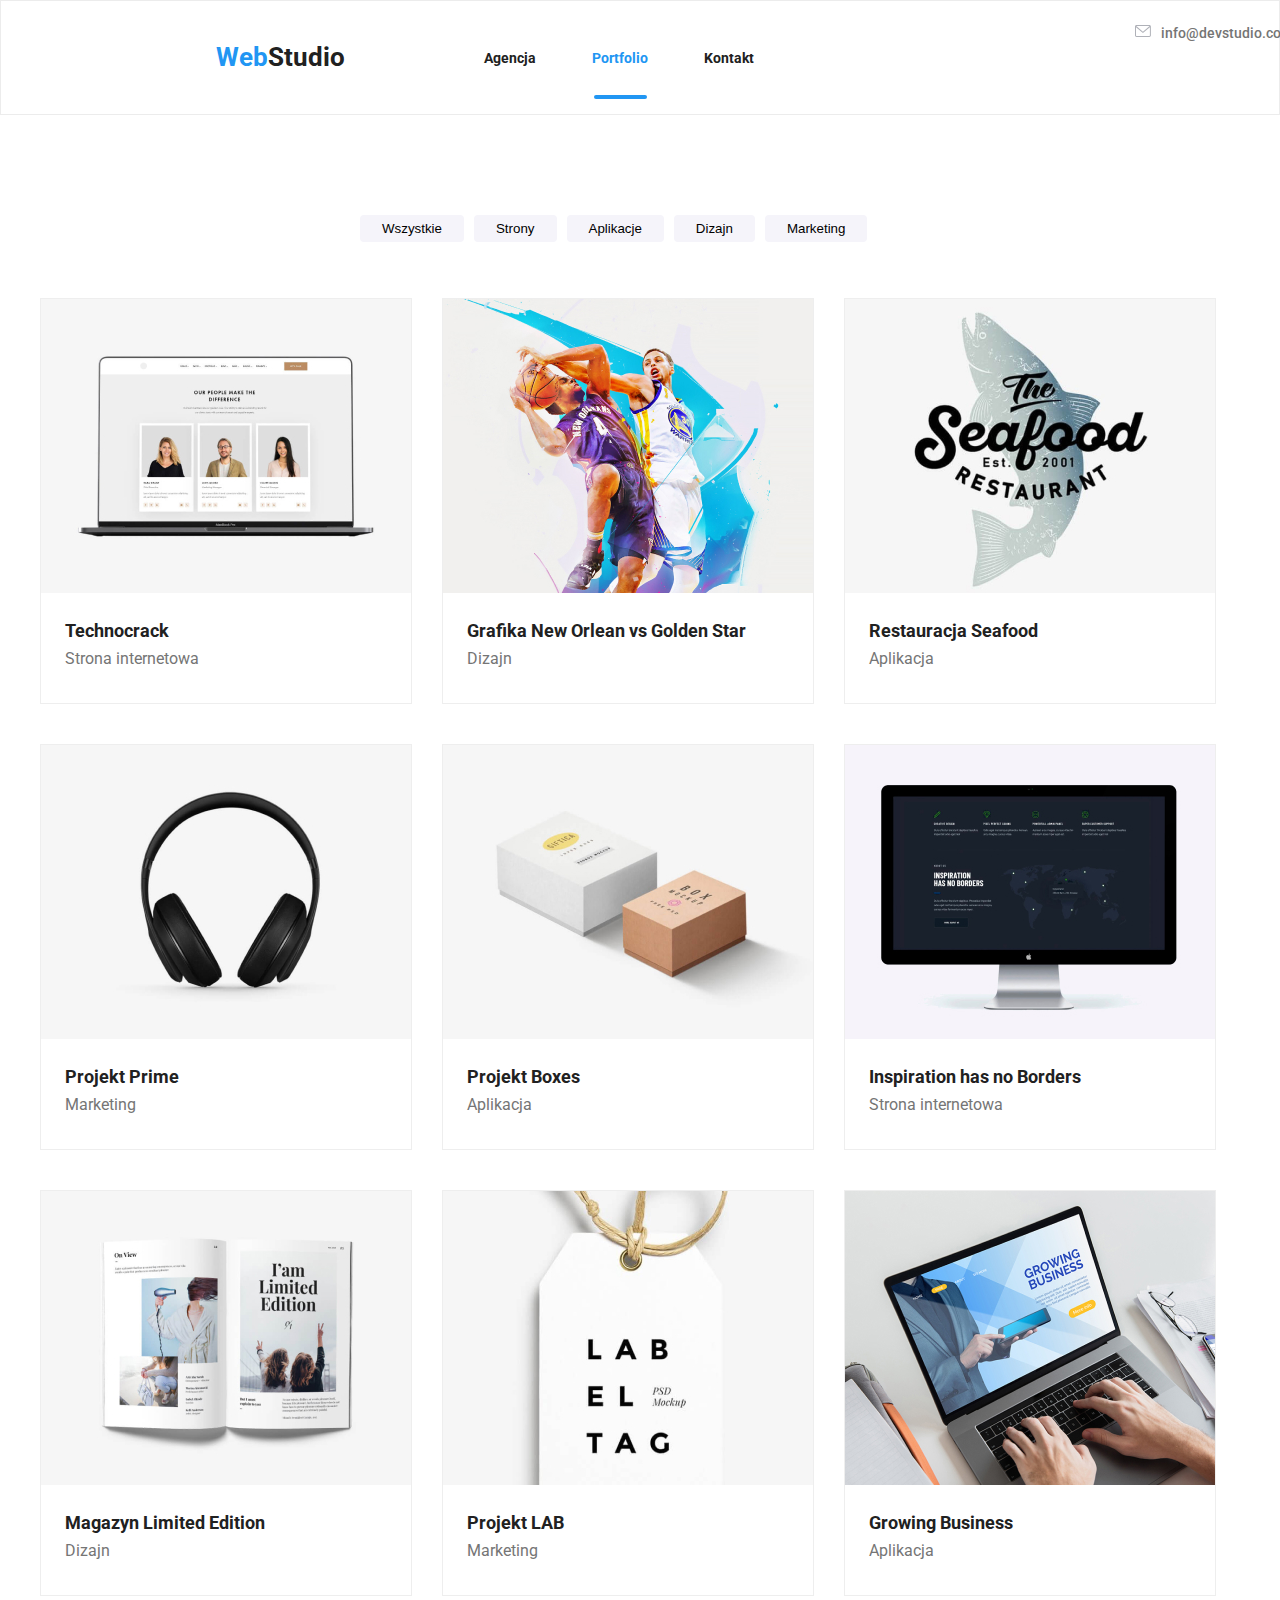
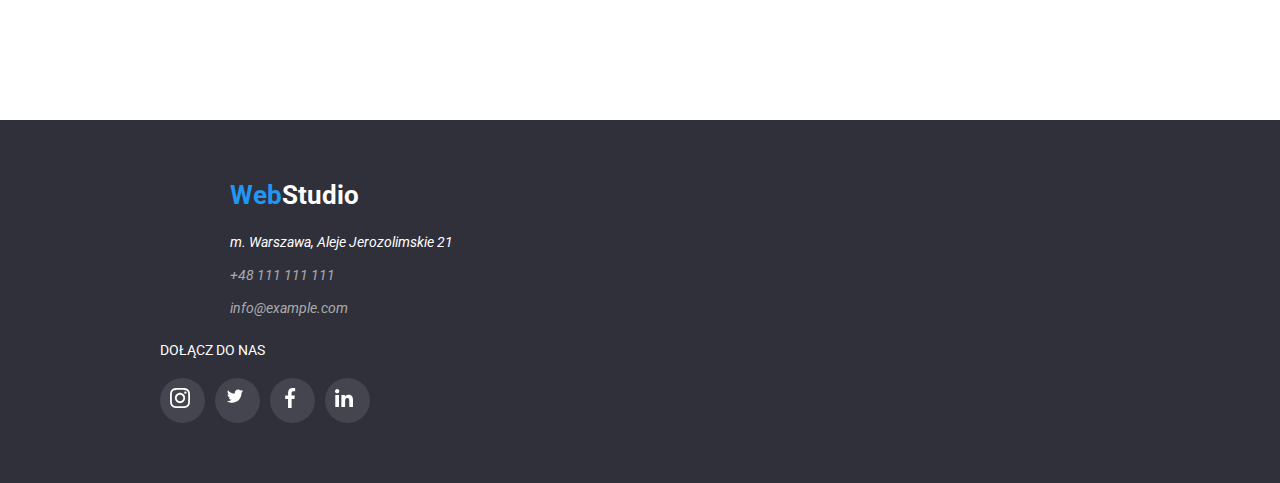
==== portfolio.html @ 6717cc83 "add" ====
<!DOCTYPE html>
<html lang="en">
  <head>
    <meta charset="UTF-8" />
    <meta http-equiv="X-UA-Compatible" content="IE=edge" />
    <meta name="viewport" content="width=device-width, initial-scale=1.0" />
    <title>Zajęcia2</title>

    <link rel="preconnect" href="https://fonts.googleapis.com" />
    <link rel="preconnect" href="https://fonts.gstatic.com" crossorigin />
    <link
      href="https://fonts.googleapis.com/css2?family=Raleway:wght@700&family=Roboto:wght@400;500;700;900&display=swap"
      rel="stylesheet"
    />
    <link rel="stylesheet" href="./css/styles.css" />
  </head>
  <body>
    <header class="border">
      <div class="header-container">
        <a href="index.html"class="header-logo"
          ><span class="color-blue">Web</span>Studio</a
        >
        <nav>
          <ul class="navigation-list">
            <li >
              <a href="index.html" class="navigation-link">Agencja</a>
            </li>
            <li class="underline" >
              <a href="./portfolio.html"  class="navigation-link"
                ><span class="color-blue">Portfolio </span></a
              >
            </li>
            <li >
              <a href="index.html" class="navigation-link">Kontakt</a>
            </li>
          </ul>
        </nav>
        <ul class="contact">
          <li class="contact-list">
            <a href="info@devstudio.com" class="contact-link"
              >
            <svg  class="icon-svg" width="16" height="12">
              <use href="./images/icons.svg#icon-envelope"></use>
            </svg>
            info@devstudio.com</a
            >
          </li>
          <li class="contact-list">
            <a href="tel:+48111111111" class="contact-link">
            <svg  class="icon-svg" width="10" height="16">
              <use href="./images/icons.svg#icon-smartphone"></use>
            </svg>
            +48 111 111 111</a>
          </li>
        </ul>
      </div>
    </header>
    <main>
      <div class="container">
        <ul class="button-position">
          <li class="list-position">
            <button type="button" class="button-two">Wszystkie</button>
          </li>
          <li class="list-position">
            <button type="button" class="button-two">Strony</button>
          </li>
          <li class="list-position">
            <button type="button" class="button-two">Aplikacje</button>
          </li>
          <li class="list-position">
            <button type="button" class="button-two">Dizajn</button>
          </li>
          <li class="list-position">
            <button type="button" class="button-two">Marketing</button>
          </li>
        </ul>
      </div>
      <div class="container">
        <ul class="main-picture">
          <li class="picture">
            <div class="box-picture">
              <div class="overlay">
                <p>Technocrack jest popularną platformą wykorzystywaną do rozpowszechniania koronawirusa. 
                  Firmy wykorzystują tę platformę do celów szpiegowskich i ataków na niezabezpieczone serwery konkurencji</p>
              </div>
            <img 
              src="./images/photo-1.jpg"
              alt="computer"
              width="370"
              height="294"
            />
          </div>
            <h3>Technocrack</h3>
            <p>Strona internetowa</p>
        
          </li>
        
        
          <li class="picture">
            <div class="box-picture">
              <div class="overlay">
                <p>Technocrack jest popularną platformą wykorzystywaną do rozpowszechniania koronawirusa. 
                  Firmy wykorzystują tę platformę do celów szpiegowskich i ataków na niezabezpieczone serwery konkurencji</p>
              </div>
            <img
              src="./images/photo-2.jpg"
              alt="Two men's play on basketball"
              width="370"
              height="294"
            />
            </div>
            <h3>Grafika New Orlean vs Golden Star</h3>
            <p>Dizajn</p>
          </li>
      
          <li class="picture">
            <div class="box-picture">
              <div class="overlay">
                <p>Technocrack jest popularną platformą wykorzystywaną do rozpowszechniania koronawirusa. 
                  Firmy wykorzystują tę platformę do celów szpiegowskich i ataków na niezabezpieczone serwery konkurencji</p>
              </div>
            <img
              src="./images/photo-3.jpg"
              alt="restaurant"
              width="370"
              height="294"
            />
            </div>

            <h3>Restauracja Seafood</h3>
            <p>Aplikacja</p>
          </li>
          <li class="picture">
            <div class="box-picture">
              <div class="overlay">
                <p>Technocrack jest popularną platformą wykorzystywaną do rozpowszechniania koronawirusa. 
                  Firmy wykorzystują tę platformę do celów szpiegowskich i ataków na niezabezpieczone serwery konkurencji</p>
              </div>
            <img
              src="./images/photo-4.jpg"
              alt="headphones"
              width="370"
              height="294"
            />
            </div>
            <h3>Projekt Prime</h3>
            <p>Marketing</p>
          </li>
          <li class="picture">
            <div class="box-picture">
              <div class="overlay">
                <p>Technocrack jest popularną platformą wykorzystywaną do rozpowszechniania koronawirusa. 
                  Firmy wykorzystują tę platformę do celów szpiegowskich i ataków na niezabezpieczone serwery konkurencji</p>
              </div>
            <img
              src="./images/photo-5.jpg"
              alt="two boxes"
              width="370"
              height="294"
            />
            </div>
            <h3>Projekt Boxes</h3>
            <p>Aplikacja</p>
          </li>
          <li class="picture">
            <div class="box-picture">
              <div class="overlay">
                <p>Technocrack jest popularną platformą wykorzystywaną do rozpowszechniania koronawirusa. 
                  Firmy wykorzystują tę platformę do celów szpiegowskich i ataków na niezabezpieczone serwery konkurencji</p>
              </div>
            <img
              src="./images/photo-6.jpg"
              alt="monitor"
              width="370"
              height="294"
            />
            </div>
            <h3>Inspiration has no Borders</h3>
            <p>Strona internetowa</p>
          </li>
          <li class="picture">
            <div class="box-picture">
              <div class="overlay">
                <p>Technocrack jest popularną platformą wykorzystywaną do rozpowszechniania koronawirusa. 
                  Firmy wykorzystują tę platformę do celów szpiegowskich i ataków na niezabezpieczone serwery konkurencji</p>
              </div>
            <img
              src="./images/photo-7.jpg"
              alt="open book"
              width="370"
              height="294"
            />
          </div>
            <h3>Magazyn Limited Edition</h3>
            <p>Dizajn</p>
            
          </li>
          <li class="picture">
            <div class="box-picture">
              <div class="overlay">
                <p>Technocrack jest popularną platformą wykorzystywaną do rozpowszechniania koronawirusa. 
                  Firmy wykorzystują tę platformę do celów szpiegowskich i ataków na niezabezpieczone serwery konkurencji</p>
              </div>
            <img
              src="./images/photo-8.jpg"
              alt="poster"
              width="370"
              height="294"
            />
            </div>
            <h3>Projekt LAB</h3>
            <p>Marketing</p>
          </li>
          <li class="picture">
            <div class="box-picture">
              <div class="overlay">
                <p>Technocrack jest popularną platformą wykorzystywaną do rozpowszechniania koronawirusa. 
                  Firmy wykorzystują tę platformę do celów szpiegowskich i ataków na niezabezpieczone serwery konkurencji</p>
              </div>
            <img
              src="./images/photo-9.jpg"
              alt="write on keyboard"
              width="370"
              height="294"
            />
            </div>

            <h3>Growing Business</h3>
            <p>Aplikacja</p>
          </li>
        </ul>
      </div>
    </main>
    <footer>
      <div class="box-footer-container">
        <div class="footer-container">
        <p class="footer-logo"><span class="color-blue">Web</span>Studio</p>
            <address >
          <ul class="footer-contact">
            <li class="address-list"><span class="color-white">m. Warszawa, Aleje Jerozolimskie 21</span></li>
            <li class="address-list">
              <a href="tel:+48111111111" class="footer-link">+48 111 111 111</a>
            </li>
              <li class="address-list">
              <a href="mailto:info@example.com" class="footer-link"
                >info@example.com</a> </li>  
              </ul>
            </div>
            <div class="footer-container-two">
              <p class="link">DOŁĄCZ DO NAS</p>
              <ul class="footer-icon">
                <li class="footer-icon-item-portfolio">
                  <svg   class="footer-icon" width="20"
                  height="20">
                    <use href="./images/icons.svg#icon-instagram-2"></use>
                    </svg>
              </li>
              <li class="footer-icon-item-portfolio">
                <svg  class="footer-icon" width="20"
              height="16.25">
                <use href="./images/icons.svg#icon-twitter-1"></use>
                </svg>
              </li>
              <li class="footer-icon-item-portfolio">
                <svg class="footer-icon"  width="20"
              height="20">
                <use href="./images/icons.svg#icon-facebook-1"></use>
                </svg>
              </li>
              <li class="footer-icon-item-portfolio">
                <svg class="icon"  width="18"
              height="20">
                <use href="./images/icons.svg#icon-linkedin-1"></use>
                </svg>
  
            </li>
            </ul>
          </address>  
        </div>
      </div>
    </footer>
  </body>
</html>
---- css/styles.css ----
:root {
  --main-color: #212121;
  --secondary-color: #757575;
}
body {
  font-family: "Roboto", sans-serif;
  color: black;
  max-width: 1600px;
}
* {
  margin: 0px;
  padding: 0px;
}

.container {
  max-width: 1200px;
  margin: 0 auto;
}

.color-blue {
  color: #2196f3;
  text-decoration: none;
}

.icon-svg {
  fill: #afb1b8;
  margin-right: 10px;
  transition-property: fill;
}

.header-container {
  display: flex;
  align-items: center;
  margin-top: 24px;
  padding-bottom: 25px;
}

.navigation-list {
  display: flex;
  list-style: none;
}

.underline::after {
  display: block;
  position: absolute;
  content: "";
  background-color: #2196f3;
  height: 4px;
  width: 53px;
  border-radius: 2px;
  margin-left: 48px;
  margin-top: 28px;
}
.navigation-link {
  text-decoration: none;
  padding: 10px;
  color: var(--main-color);
  font-size: 14px;
  font-weight: 700;
  line-height: 1.14;
  padding-left: 46px;
  padding-top: 28px;
  transition-property: color;
  transition-duration: 250ms;
  transition-timing-function: cubic-bezier(0.4, 0, 0.2, 1);
}
.navigation-link:hover,
.navigation-link:focus {
  color: #2196f3;
}

.header-logo {
  font-size: 26px;
  font-weight: 700;
  line-height: 1.19;
  color: var(--main-color);
  text-decoration: none;
  margin-left: 215px;
  margin-right: 93px;
  transition-property: color;
  transition-duration: 250ms;
  transition-timing-function: cubic-bezier(0.4, 0, 0.2, 1);
}
.header-logo:focus,
.header-logo:hover {
  color: #2196f3;
}

.contact {
  display: flex;
  margin-left: 371px;
}

.contact-list {
  list-style: none;
  margin-right: 50px;
  transition-property: color;
  transition-duration: 250ms;
  transition-timing-function: cubic-bezier(0.4, 0, 0.2, 1);
}

.contact-list:hover,
.contact-list:focus {
  color: #2196f3;
  transition: 250ms;
}

.contact-link {
  color: #757575;
  text-decoration: none;
  font-weight: 500;
  font-size: 14px;
  line-height: 16px;
  display: flex;
  text-align: center;
  transition-property: color;
  transition-duration: 250ms;
  transition-timing-function: cubic-bezier(0.4, 0, 0.2, 1);
}
.contact-link:hover {
  color: #2196f3;
}
.contact-link:hover svg {
  fill: #2196f3;
  transition: 250ms;
}

.border {
  border: 1px solid #ececec;
  margin-bottom: 100px;
}
.header {
  font-size: 44px;
  font-weight: 900;
  line-height: 1.16;
  color: #ffffff;
  text-align: center;
  padding: 200px 452px 40px 452px;
}

.wrapper {
  background-image: linear-gradient(
      rgba(47, 48, 58, 0.4),
      rgba(47, 48, 58, 0.4)
    ),
    url(../images/wrapper-page.jpg);
  width: 1600px;
  margin-bottom: 94px;
  background-repeat: no-repeat;
}
.main-button {
  background: #2196f3;
  box-shadow: 0px 4px 4px rgba(0, 0, 0, 0.15);
  border-radius: 4px;
  border: #2196f3;
  color: #ffffff;
  cursor: pointer;
  width: 200px;
  height: 50px;
  padding: 10px 41px;
  margin-bottom: 210px;
  margin-left: 700px;
  transition-property: color;
  transition-duration: 250ms;
  transition-timing-function: cubic-bezier(0.4, 0, 0.2, 1);
}

.icons {
  display: flex;
  justify-content: space-between;
  margin-bottom: 30px;
  padding-right: 30px;
  margin-left: 215px;
  transition-property: fill;
}
.icons:focus {
  fill: #2196f3;
}

.box {
  width: 1170px;
  height: 101px;
  display: flex;
}

.card-set {
  list-style: none;
  display: flex;
}
.item {
  font-size: 14px;
  font-weight: 400;
  line-height: 1.71;
  color: var(--secondary-color);
  padding: 15px;
  margin-bottom: 94px;
}
.item h4 {
  font-weight: 700;
  font-size: 14px;
  line-height: 1.14;
  color: var(--main-color);
  padding-bottom: 10px;
}

.work {
  padding: 50px;
}
.photo {
  list-style: none;
  display: flex;
  justify-content: center;
  margin-top: 50px;
}
.photo-description {
  padding: 30px;
}

.box-photo {
  position: absolute;
  width: 370px;
  height: 70px;
  background-color: #2f303acc;
  opacity: 0.8;
  margin-top: 224px;
}
.box-photo p {
  color: white;
  font-weight: 700;
  font-size: 14px;
  text-align: center;
  padding-top: 27px;
}

.team {
  background: #f5f4fa;
}
.team-two {
  font-size: 36px;
  line-height: 1.16;
  margin-left: 695px;
  padding-top: 94px;
}
.header-secondary {
  font-size: 36px;
  line-height: 1.16;
  text-align: center;
}

.team-people {
  border: 1px solid #ddd;
  box-shadow: 0px 1px 3px rgba(0, 0, 0, 0.12), 0px 1px 1px rgba(0, 0, 0, 0.14),
    0px 2px 1px rgba(0, 0, 0, 0.2);
  border-radius: 0px 0px 4px 4px;
  height: 428px;
  background: #ffffff;
  text-align: center;
  margin-top: 50px;
  margin-bottom: 94px;
}

.team-people h3 {
  color: var(--main-color);
  font-size: 16px;
  line-height: 1.18;
  text-align: center;
  padding-top: 30px;
}
.team-people p {
  color: var(--secondary-color);
  font-size: 16px;
  line-height: 1.18;
  text-align: center;
  padding-bottom: 30px;
  padding-top: 10px;
}
.team-info {
  display: flex;
}
.element-list {
  display: flex;
  list-style: none;
  justify-content: space-between;
  padding-right: 215px;
  padding-left: 215px;
}
.our {
  display: flex;
  justify-content: space-between;
  padding-right: 25px;
  padding-left: 25px;
  list-style-type: none;
}
.our-icon {
  width: 44px;
  height: 44px;
  border-radius: 50%;
  background-color: #fff;
  transition-property: background-color, fill;
  transition-duration: 250ms;
  transition-timing-function: cubic-bezier(0.4, 0, 0.2, 1);
}
.our-icon:hover,
.our-icon:focus {
  background-color: #2196f3;
  cursor: pointer;
}
.our-team-icon {
  fill: #afb1b8;
  width: 30px;
  height: 30px;
  margin-top: 5px;
  padding: 6px;
  transition-property: fill;
  transition-duration: 250ms;
  transition-timing-function: cubic-bezier(0.4, 0, 0.2, 1);
}
.our-team-icon:hover,
.our-team-icon:focus {
  fill: #ffff;
}

.our-customer {
  padding-top: 94px;
}

.customer {
  display: flex;
  justify-content: space-between;
}
.our-customer h2 {
  font-weight: 700;
  font-size: 36px;
  line-height: 42px;
  color: #212121;
  margin-bottom: 50px;
  text-align: center;
}
.icon-logo {
  border: solid 1px #afb1b8;
  border-radius: 4px;
  margin-bottom: 94px;
  padding: 10px;
  fill: #afb1b8;
  transition-property: border, fill;
  transition-duration: 250ms;
  transition-timing-function: cubic-bezier(0.4, 0, 0.2, 1);
}
.icon-logo:hover,
.icon-logo:focus {
  fill: #2196f3;
  border: 1px solid #2196f3;
  cursor: pointer;
}

footer {
  background-color: #2f303a;
  padding: 60px;
}
.box-footer {
  display: flex;
}

.footer-container-two {
  padding-left: 100px;
}

.footer-container-three {
  padding-left: 60px;
  padding-top: 10px;
}
.link {
  color: white;
  font-size: 14px;
  line-height: 16px;
  padding-bottom: 20px;
  padding-top: 12px;
}
.footer-logo {
  font-weight: 700;
  font-size: 26px;
  line-height: 31px;
  color: #ffffff;
  padding-bottom: 20px;
  margin-left: 170px;
}
.footer p {
  color: #ffffff;
}

.footer-contact {
  font-size: 14px;
  line-height: 1.71;
  color: var(--secondary-color);
  list-style-type: none;
  margin-left: 170px;
}
.footer-icon-item {
  list-style-type: none;
  width: 40px;
  height: 40px;
  background-color: #ffffff1a;
  border-radius: 50%;
  padding: 10px;
  margin-right: 10px;
  cursor: pointer;
  transition-property: background-color;
  transition-duration: 250ms;
  transition-timing-function: cubic-bezier(0.4, 0, 0.2, 1);
}
.footer-icon-item-portfolio {
  list-style-type: none;
  width: 25px;
  height: 25px;
  background-color: #ffffff1a;
  border-radius: 50%;
  padding: 10px;
  margin-right: 10px;
  cursor: pointer;
  transition-property: background-color;
  transition-duration: 250ms;
  transition-timing-function: cubic-bezier(0.4, 0, 0.2, 1);
}
.footer-icon-item-portfolio:focus,
.footer-icon-item-portfolio:hover {
  background: #2196f3;
}
.footer-icon-item:focus,
.footer-icon-item:hover {
  background: #2196f3;
}
.footer-icon {
  fill: #ffffffff;
  display: flex;
}
.footer-icon-icon:focus {
  fill: #2196f3;
}

.address-list {
  padding-bottom: 9px;
}
.footer-link {
  color: #ffffff99;
  text-decoration: none;
}
.subscribe-to-the-newsletter {
  background-color: #ffffff1a;
  border: 1px solid rgba(33, 33, 33, 0.2);
  border-radius: 4px;
  width: 358px;
  padding-left: 10px;
}
.button-submit {
  width: 200px;
  height: 50px;
  font-size: 16px;
  font-weight: 700;
  color: #fff;
  background-color: #2196f3;
  border-radius: 4px;
  border: #2196f3;
}
.footer-container-three p {
  color: #fff;
  font-size: 14px;
}
.color-white {
  color: #ffffff;
}

.button-position {
  display: flex;
  list-style: none;
  margin-left: 320px;
}
.list-position {
  font-weight: 500;
  font-size: 16px;
  line-height: 26px;
  color: #212121;
  margin-right: 10px;
}

.button-two {
  background: #f5f4fa;
  border-radius: 4px;
  padding: 6px 22px 6px 22px;
  border: solid 0px grey;
  transition-property: color, background-color, box-shadow;
  transition-duration: 250ms;
  transition-timing-function: cubic-bezier(0.4, 0, 0.2, 1);
}
.button-two:hover,
.button-two:focus {
  cursor: pointer;
  background-color: #2196f3;
  color: white;
  box-shadow: 0px 3px 1px rgba(0, 0, 0, 0.1), 0px 1px 2px rgba(0, 0, 0, 0.08),
    0px 2px 2px rgba(0, 0, 0, 0.12);
}

.main-picture {
  margin-top: 56px;
  display: flex;
  flex-wrap: wrap;
  gap: 10px;
  margin-bottom: 94px;
  list-style: none;
}

.picture {
  background: #ffffff;
  border: 1px solid #eeeeee;
  list-style-type: none;
  margin-bottom: 30px;
  height: 404px;
  margin-right: 20px;
  cursor: pointer;
  transition-property: box-shadow;
  transition-duration: 250ms;
  transition-timing-function: cubic-bezier(0.4, 0, 0.2, 1);
}
.picture:hover {
  box-shadow: 0px 4px 13px 2px rgba(0, 0, 0, 0.3);
}
.picture h3 {
  color: var(--main-color);
  padding-top: 20px;
  padding-left: 24px;
  font-size: 18px;
  line-height: 2;
}
.picture p {
  padding-left: 24px;
  color: var(--secondary-color);
  font-size: 16px;
  line-height: 1, 87;
}

.box-picture:hover .overlay,
.picture:hover .overlay {
  transform: translatex(0);
}
.box-picture {
  position: relative;
  width: 370px;
  height: 294px;
  margin-left: auto;
  margin-right: auto;
  overflow: hidden;
}

.overlay {
  position: absolute;
  top: 0;
  left: 0;
  width: 100%;
  height: 100%;
  background-color: #2196f3e5;
  transform: translatey(100%);
  transition: transform 250ms;
}
.overlay > p {
  color: #fff;
  font-size: 18px;
  line-height: 28px;
  padding: 49px 45px 49px 24px;
}
.color {
  color: black;
}

.grey-color {
  color: var(--secondary-color #757575);
}

.backdrop {
  position: fixed;
  left: 0;
  top: 0;
  width: 100%;
  height: 100%;
  background-color: rgba(0, 0, 0, 0.1);
  opacity: 1;
  visibility: visible;
  transition-property: opacity, visibility, transform;
  transition-timing-function: cubic-bezier(0.4, 0, 0.2, 1);
  transition-duration: 250ms;
}

.modal {
  position: absolute;
  top: 50%;
  left: 50%;
  transform: translate(-50%, -50%);
  width: 528px;
  height: 581px;
  background-color: #ffffff;
}
.svg-close:hover,
.svg-close:focus {
  fill: #2196f3;
}
.close-btn {
  position: absolute;
  top: 8px;
  right: 8px;
  width: 30px;
  height: 30px;
  right: 8px;
  top: 8px;
  border-radius: 50%;
  padding: 6px;
  cursor: pointer;
  border: 1px solid rgba(0, 0, 0, 0.1);
  background-color: #fff;
}
.close-btn:hover {
  border-color: #2196f3;
}
.is-hidden {
  visibility: hidden;
  opacity: 0;
  pointer-events: none;
}

label {
  display: flex;
  flex-direction: column;
}

input {
  padding: 14px;
  width: 448px;
  height: 40px;
}
.date-in-the-form {
  font-size: 20px;
  font-weight: 700;
  color: #212121;
  text-align: center;
  padding-top: 40px;
  padding-bottom: 12px;
}
.input-container {
  position: relative;
  display: inline-block;
}
.label-text {
  padding-top: 12px;
  margin-left: 40px;
  font-size: 12px;
  color: #757575;
  position: absolute;
}
.label-telephone {
  margin-left: 40px;
  padding-top: 10px;
  font-size: 12px;
  color: #757575;
  position: absolute;
}
.label-email {
  margin-left: 40px;
  padding-top: 10px;
  font-size: 12px;
  color: #757575;
  position: absolute;
}
.label-comment {
  margin-left: 40px;
  padding-top: 10px;
  font-size: 12px;
  color: #757575;
  position: absolute;
}

.icon-modal {
  position: absolute;
  fill: #212121;
  left: 55px;
  top: 50px;
  transform: translateY(-10%);
}
input[type="text"] {
  border: 1px solid rgba(33, 33, 33, 0.2);
  border-radius: 4px;
  margin-left: 40px;
  padding: 0.5em 2em 0.5em 2em;
  margin-top: 30px;
}

.form-input {
  font-size: 12px;
  height: 120px;
  outline: none;
}
.form-input::placeholder-shown {
  color: #75757580;
  padding-left: 16px;
}

.button-send {
  width: 200px;
  height: 50px;
  font-size: 16px;
  font-weight: 700;
  color: #fff;
  background-color: #2196f3;
  text-align: center;
  border-radius: 4px;
  border: #2196f3;
  margin-top: 30px;
  margin-left: 164px;
}
input[type="checkbox"] {
  display: none;
}

input[type="checkbox"] + label {
  display: flex;
  text-align: center;
  font-size: 14px;
  color: #757575;
}

input[type="checkbox"] + label a {
  color: #2196f3;
}

input[type="checkbox"] + label span {
  display: flex;
  align-items: center;
  justify-content: center;
  width: 16px;
  height: 15px;
  margin-right: 7px;
  background: transparent;
  border: #212121 solid 2px;
  border-radius: 2px;
  cursor: pointer;
}

input[type="checkbox"]:checked + label > span {
  background: #2196f3;
  border-color: #2196f3;
}

.chceckbox-icon {
  fill: none;
}

input[type="checkbox"]:checked + label > span > svg {
  fill: #ffffff;
}
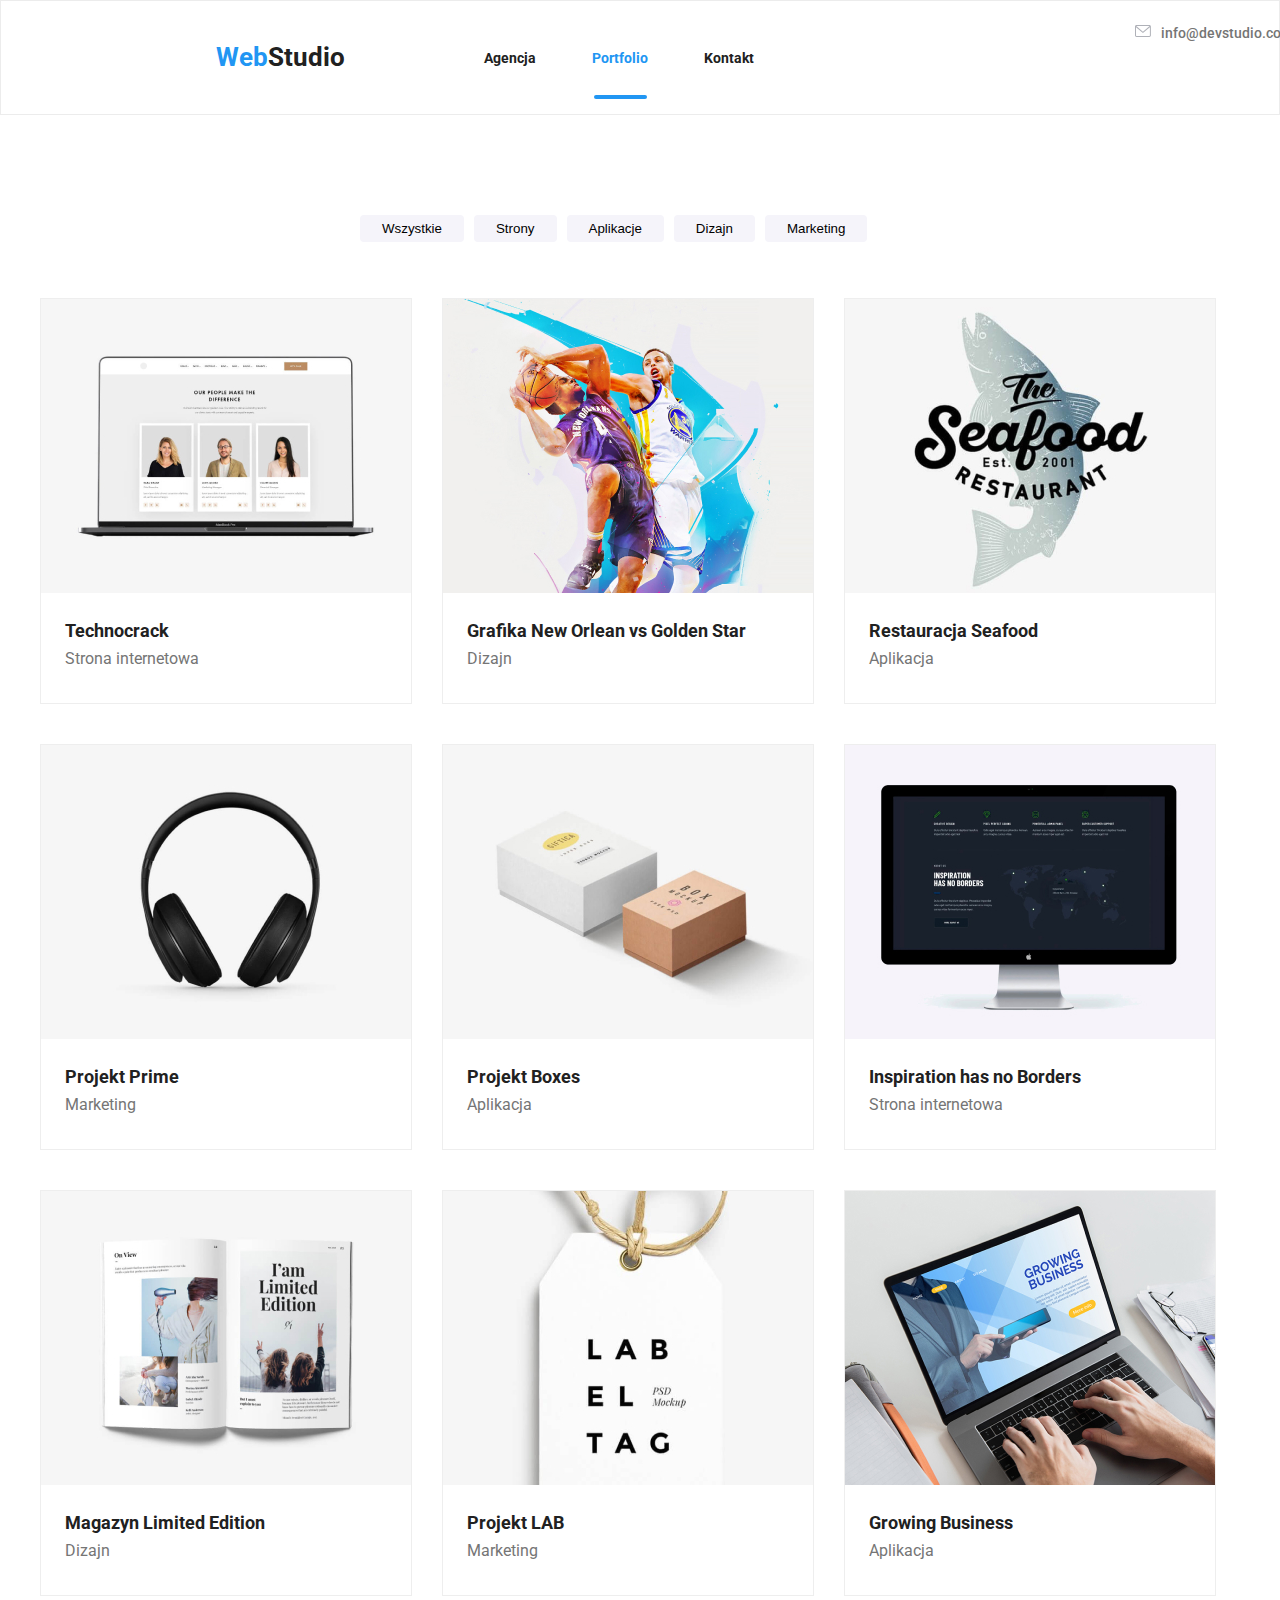
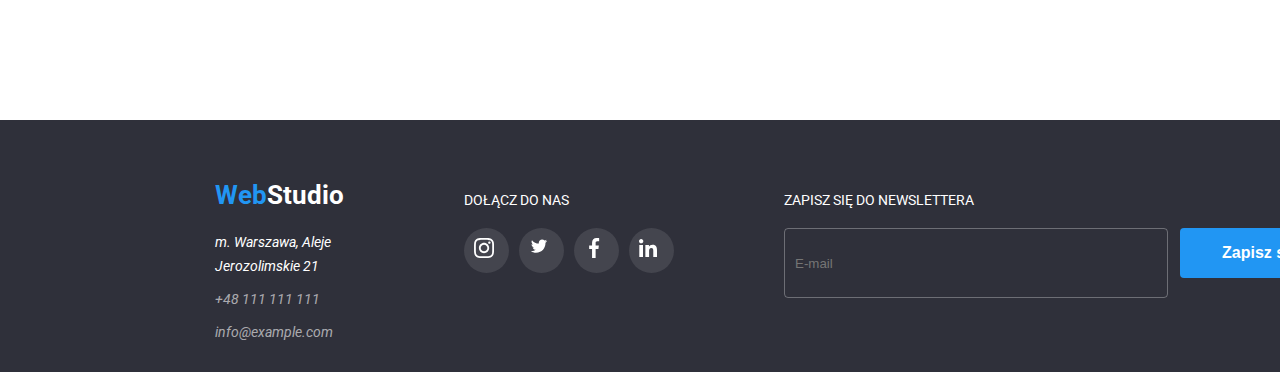
==== commit a9b83d70: "add" ====
--- a/portfolio.html
+++ b/portfolio.html
@@ -232,7 +232,7 @@
       </div>
     </main>
     <footer>
-      <div class="box-footer-container">
+      <div class="box-footer">
         <div class="footer-container">
         <p class="footer-logo"><span class="color-blue">Web</span>Studio</p>
             <address >
@@ -245,6 +245,7 @@
               <a href="mailto:info@example.com" class="footer-link"
                 >info@example.com</a> </li>  
               </ul>
+            </address>  
             </div>
             <div class="footer-container-two">
               <p class="link">DOŁĄCZ DO NAS</p>
@@ -272,12 +273,22 @@
               height="20">
                 <use href="./images/icons.svg#icon-linkedin-1"></use>
                 </svg>
-  
-            </li>
-            </ul>
-          </address>  
-        </div>
-      </div>
+              </li>
+              </ul>
+            </div>
+            <div class="footer-container-three">
+              <p>ZAPISZ SIĘ DO NEWSLETTERA</p>
+              <input  class="subscribe-to-the-newsletter-portfolio" type="text" name="newsletter" placeholder="E-mail"/>
+            </div>
+            <div class="footer-container-four"> 
+              <label>
+                <button class="button-submit" type="submit">Zapisz się
+                <svg class="icon-button" viewBox="0 0 32 32">
+                  <use href="./images/icons.svg#icon-icon-send"/>
+                </svg>
+              </button>
+              </label>
+            </div>
     </footer>
   </body>
 </html>
--- a/css/styles.css
+++ b/css/styles.css
@@ -165,18 +165,26 @@
   transition-timing-function: cubic-bezier(0.4, 0, 0.2, 1);
 }
 
-.icons {
-  display: flex;
-  justify-content: space-between;
+.container-icons {
+  display: flex;
   margin-bottom: 30px;
+  margin-left: 215px;
   padding-right: 30px;
-  margin-left: 215px;
   transition-property: fill;
 }
-.icons:focus {
-  fill: #2196f3;
-}
-
+
+.container-icons-item {
+  display: flex;
+}
+.container-icons-item > li {
+  list-style-type: none;
+  padding-right: 30px;
+}
+.container-icons-list {
+  background-color: #f5f4fa;
+  width: 270px;
+  height: 120px;
+}
 .box {
   width: 1170px;
   height: 101px;
@@ -355,26 +363,33 @@
 
 footer {
   background-color: #2f303a;
-  padding: 60px;
+  height: 252px;
 }
 .box-footer {
   display: flex;
 }
 
+.footer-container {
+  padding-top: 60px;
+  margin-left: 215px;
+}
 .footer-container-two {
+  padding-top: 72px;
+  padding-left: 120px;
+}
+
+.footer-container-three {
   padding-left: 100px;
-}
-
-.footer-container-three {
-  padding-left: 60px;
-  padding-top: 10px;
+  padding-top: 72px;
+}
+.footer-container-four {
+  padding-top: 108px;
 }
 .link {
   color: white;
   font-size: 14px;
   line-height: 16px;
   padding-bottom: 20px;
-  padding-top: 12px;
 }
 .footer-logo {
   font-weight: 700;
@@ -382,7 +397,6 @@
   line-height: 31px;
   color: #ffffff;
   padding-bottom: 20px;
-  margin-left: 170px;
 }
 .footer p {
   color: #ffffff;
@@ -393,7 +407,6 @@
   line-height: 1.71;
   color: var(--secondary-color);
   list-style-type: none;
-  margin-left: 170px;
 }
 .footer-icon-item {
   list-style-type: none;
@@ -445,13 +458,23 @@
   text-decoration: none;
 }
 .subscribe-to-the-newsletter {
-  background-color: #ffffff1a;
-  border: 1px solid rgba(33, 33, 33, 0.2);
+  background-color: transparent;
+  border: 1px solid #ffffff4d;
+  border-radius: 4px;
+  width: 358px;
+  height: 50px;
+  padding-left: 10px;
+}
+.subscribe-to-the-newsletter-portfolio {
+  background-color: transparent;
+  border: 1px solid #ffffff4d;
   border-radius: 4px;
   width: 358px;
   padding-left: 10px;
 }
 .button-submit {
+  text-align: justify;
+  padding-left: 42px;
   width: 200px;
   height: 50px;
   font-size: 16px;
@@ -460,10 +483,17 @@
   background-color: #2196f3;
   border-radius: 4px;
   border: #2196f3;
+  margin-left: 12px;
+  cursor: pointer;
+}
+.icon-button {
+  position: absolute;
+  fill: #fff;
 }
 .footer-container-three p {
   color: #fff;
   font-size: 14px;
+  padding-bottom: 20px;
 }
 .color-white {
   color: #ffffff;
@@ -626,7 +656,6 @@
 }
 
 label {
-  display: flex;
   flex-direction: column;
 }
 
@@ -644,7 +673,6 @@
   padding-bottom: 12px;
 }
 .input-container {
-  position: relative;
   display: inline-block;
 }
 .label-text {
@@ -677,30 +705,51 @@
 }
 
 .icon-modal {
+  display: inline-block;
   position: absolute;
   fill: #212121;
-  left: 55px;
   top: 50px;
-  transform: translateY(-10%);
-}
-input[type="text"] {
+  width: 12px;
+  height: 12px;
+}
+.input-text {
   border: 1px solid rgba(33, 33, 33, 0.2);
   border-radius: 4px;
   margin-left: 40px;
   padding: 0.5em 2em 0.5em 2em;
-  margin-top: 30px;
-}
-
+  margin-top: 28px;
+  transition: border-color 0.2s ease-in-out;
+}
+
+.input-text:focus {
+  border-color: #2196f3;
+  outline: none;
+  cursor: pointer;
+}
+.input-text:focus + .icon-modal {
+  fill: #2196f3;
+}
 .form-input {
   font-size: 12px;
+  border: 1px solid rgba(33, 33, 33, 0.2);
+  border-radius: 4px;
+  margin-left: 40px;
+  padding: 0.5em 2em 0.5em 2em;
+  margin-top: 28px;
   height: 120px;
-  outline: none;
+  width: 448px;
 }
 .form-input::placeholder-shown {
   color: #75757580;
-  padding-left: 16px;
-}
-
+}
+.form-input:focus {
+  border-color: #2196f3;
+  outline: none;
+}
+
+textarea {
+  resize: none;
+}
 .button-send {
   width: 200px;
   height: 50px;
@@ -713,44 +762,44 @@
   border: #2196f3;
   margin-top: 30px;
   margin-left: 164px;
+  box-shadow: 0px 4px 4px rgba(0, 0, 0, 0.15);
+  cursor: pointer;
+}
+
+.statement-regulation {
+  margin-top: 20px;
+  text-align: center;
+  display: block;
 }
 input[type="checkbox"] {
   display: none;
 }
-
 input[type="checkbox"] + label {
-  display: flex;
-  text-align: center;
+  position: relative;
   font-size: 14px;
   color: #757575;
+  padding-left: 23px;
 }
 
 input[type="checkbox"] + label a {
   color: #2196f3;
 }
-
-input[type="checkbox"] + label span {
-  display: flex;
-  align-items: center;
-  justify-content: center;
+input[type="checkbox"] + label::before {
+  content: "";
+  background: url("data:image/svg+xml;charset=utf8,%3Csvg xmlns='http://www.w3.org/2000/svg' width='16' height='15' fill='none'%3E%3Cpath fill='%23212121' d='M14.222 1.667v11.666H1.778V1.667h12.444Zm0-1.667H1.778C.8 0 0 .75 0 1.667v11.666C0 14.25.8 15 1.778 15h12.444C15.2 15 16 14.25 16 13.333V1.667C16 .75 15.2 0 14.222 0Z'/%3E%3C/svg%3E")
+    no-repeat;
   width: 16px;
   height: 15px;
-  margin-right: 7px;
-  background: transparent;
-  border: #212121 solid 2px;
-  border-radius: 2px;
-  cursor: pointer;
-}
-
-input[type="checkbox"]:checked + label > span {
-  background: #2196f3;
-  border-color: #2196f3;
-}
-
-.chceckbox-icon {
-  fill: none;
-}
-
-input[type="checkbox"]:checked + label > span > svg {
-  fill: #ffffff;
-}
+  margin-right: 8px;
+  top: 2px;
+  left: 2px;
+  display: block;
+  position: absolute;
+  cursor: pointer;
+  transition-property: background-image;
+  transition: 250ms cubic-bezier(0.4, 0, 0.2, 1);
+}
+input[type="checkbox"]:checked + label::before {
+  background: url("data:image/svg+xml;charset=utf8,%3Csvg width='16' height='15' viewBox='0 0 16 15' fill='none' xmlns='http://www.w3.org/2000/svg'%3E%3Crect width='16' height='15' rx='2' fill='%232196F3'/%3E%3Cpath d='M3.95703 7.75166L3.88825 7.68604L3.81923 7.75141L2.93123 8.59258L2.85486 8.66492L2.93097 8.73753L6.42671 12.0724L6.49574 12.1382L6.56476 12.0724L14.069 4.91352L14.1449 4.84116L14.069 4.76881L13.1873 3.92764L13.1183 3.86183L13.0493 3.92761L6.49577 10.1735L3.95703 7.75166Z' fill='white' stroke='white' stroke-width='0.2'/%3E%3C/svg%3E")
+    no-repeat;
+}
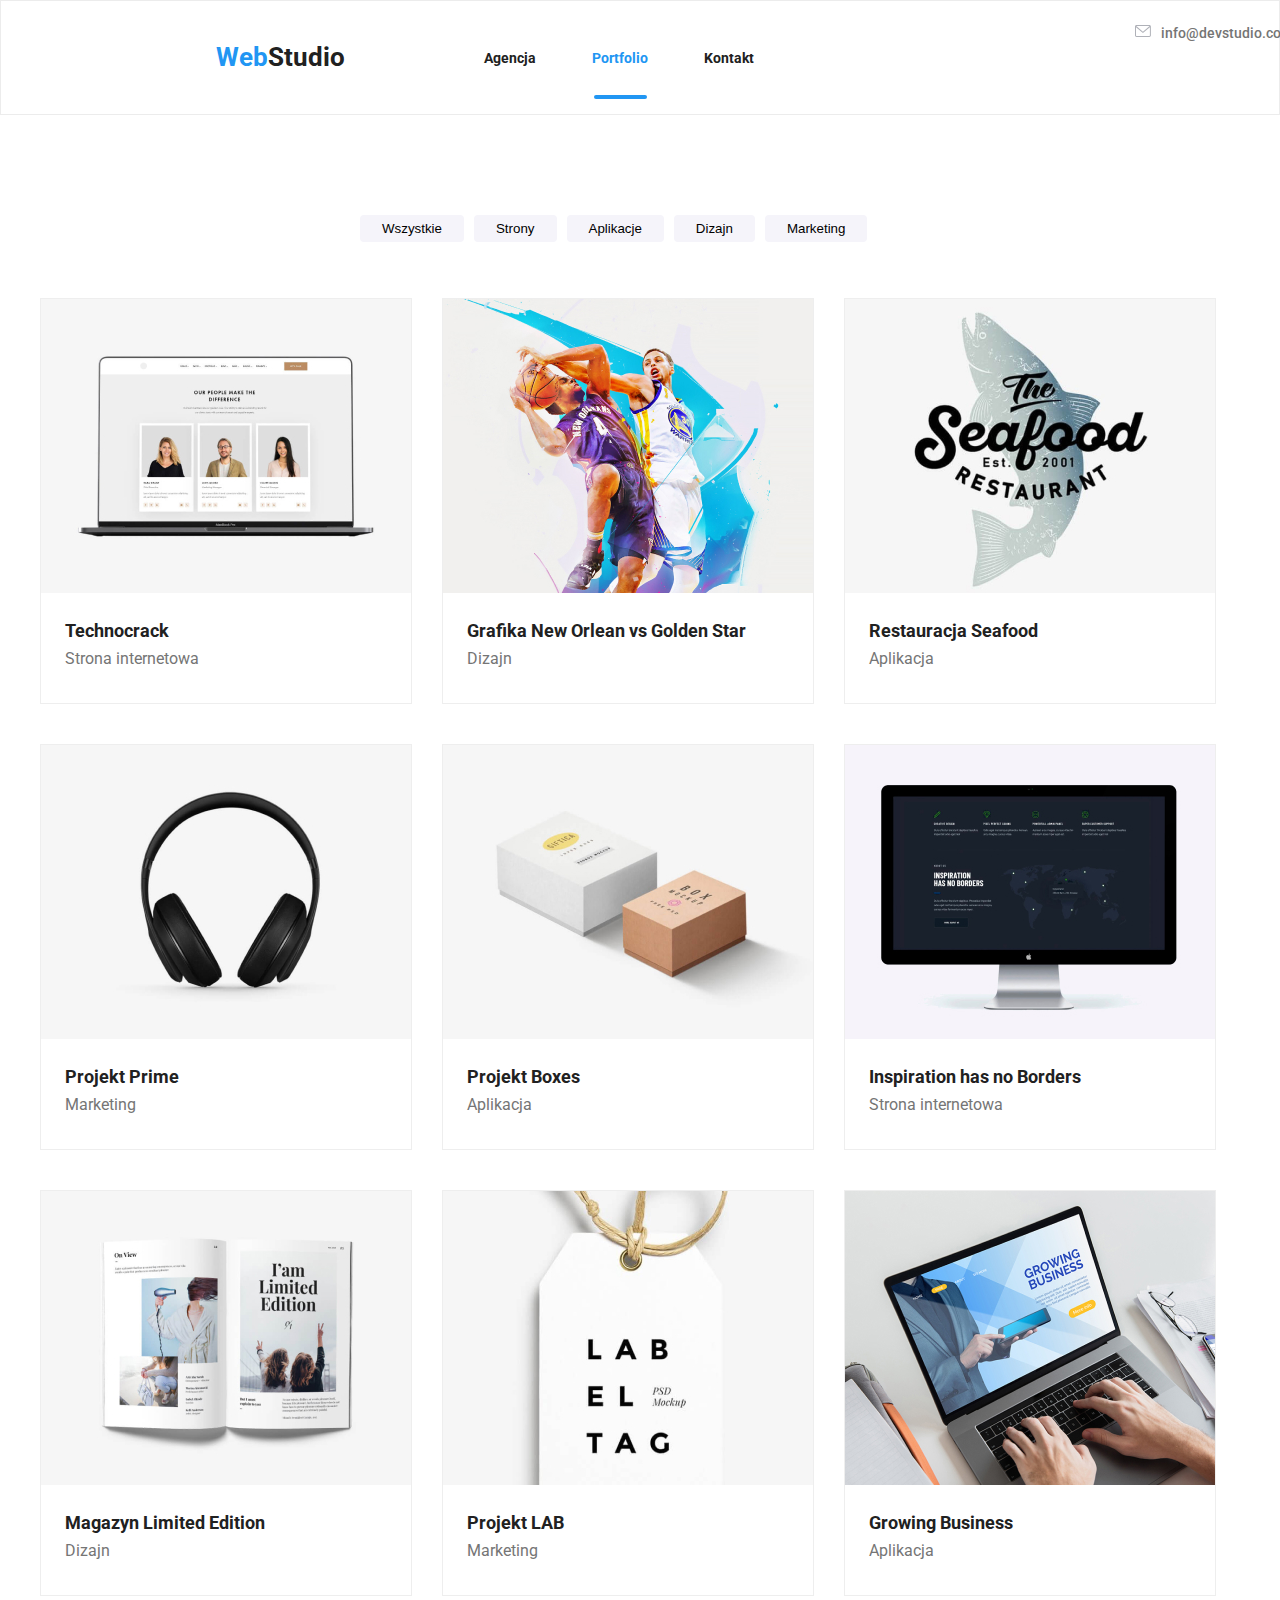
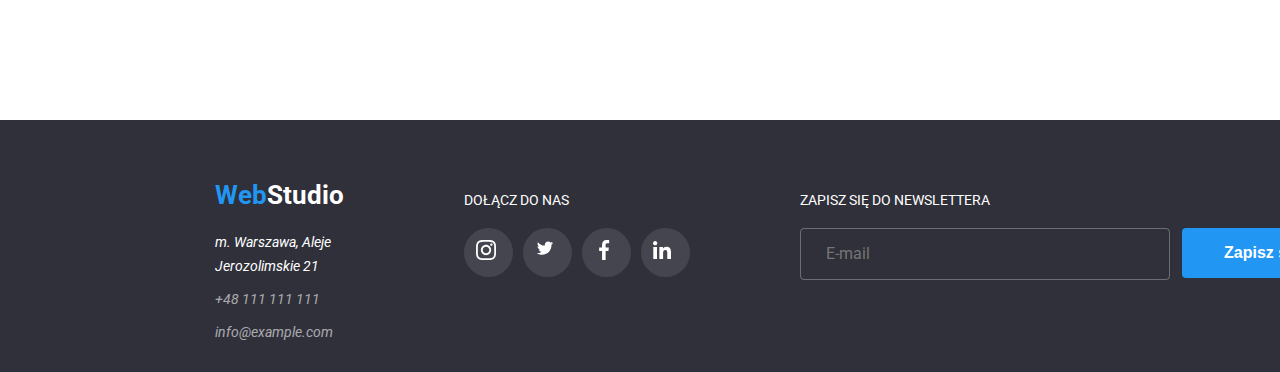
==== commit 81c937b0: "add" ====
--- a/portfolio.html
+++ b/portfolio.html
@@ -278,12 +278,12 @@
             </div>
             <div class="footer-container-three">
               <p>ZAPISZ SIĘ DO NEWSLETTERA</p>
-              <input  class="subscribe-to-the-newsletter-portfolio" type="text" name="newsletter" placeholder="E-mail"/>
+              <textarea  class="subscribe-newsletter-portfolio" name="newsletter" rows="5" placeholder="E-mail"></textarea>
             </div>
             <div class="footer-container-four"> 
               <label>
                 <button class="button-submit" type="submit">Zapisz się
-                <svg class="icon-button" viewBox="0 0 32 32">
+                <svg class="icon-button"  width="24"  height="24" viewBox="0 0 32 32">
                   <use href="./images/icons.svg#icon-icon-send"/>
                 </svg>
               </button>
--- a/css/styles.css
+++ b/css/styles.css
@@ -427,7 +427,7 @@
   height: 25px;
   background-color: #ffffff1a;
   border-radius: 50%;
-  padding: 10px;
+  padding: 12px;
   margin-right: 10px;
   cursor: pointer;
   transition-property: background-color;
@@ -465,13 +465,7 @@
   height: 50px;
   padding-left: 10px;
 }
-.subscribe-to-the-newsletter-portfolio {
-  background-color: transparent;
-  border: 1px solid #ffffff4d;
-  border-radius: 4px;
-  width: 358px;
-  padding-left: 10px;
-}
+
 .button-submit {
   text-align: justify;
   padding-left: 42px;
@@ -489,6 +483,7 @@
 .icon-button {
   position: absolute;
   fill: #fff;
+  margin-left: 24px;
 }
 .footer-container-three p {
   color: #fff;
@@ -747,6 +742,19 @@
   outline: none;
 }
 
+.subscribe-newsletter-portfolio {
+  background-color: transparent;
+  border: 1px solid #ffffff4d;
+  border-radius: 4px;
+  width: 358px;
+  height: 50px;
+  padding-left: 10px;
+  font-size: 16px;
+}
+.subscribe-newsletter-portfolio::placeholder {
+  padding: 15px;
+  font-family: "Roboto";
+}
 textarea {
   resize: none;
 }
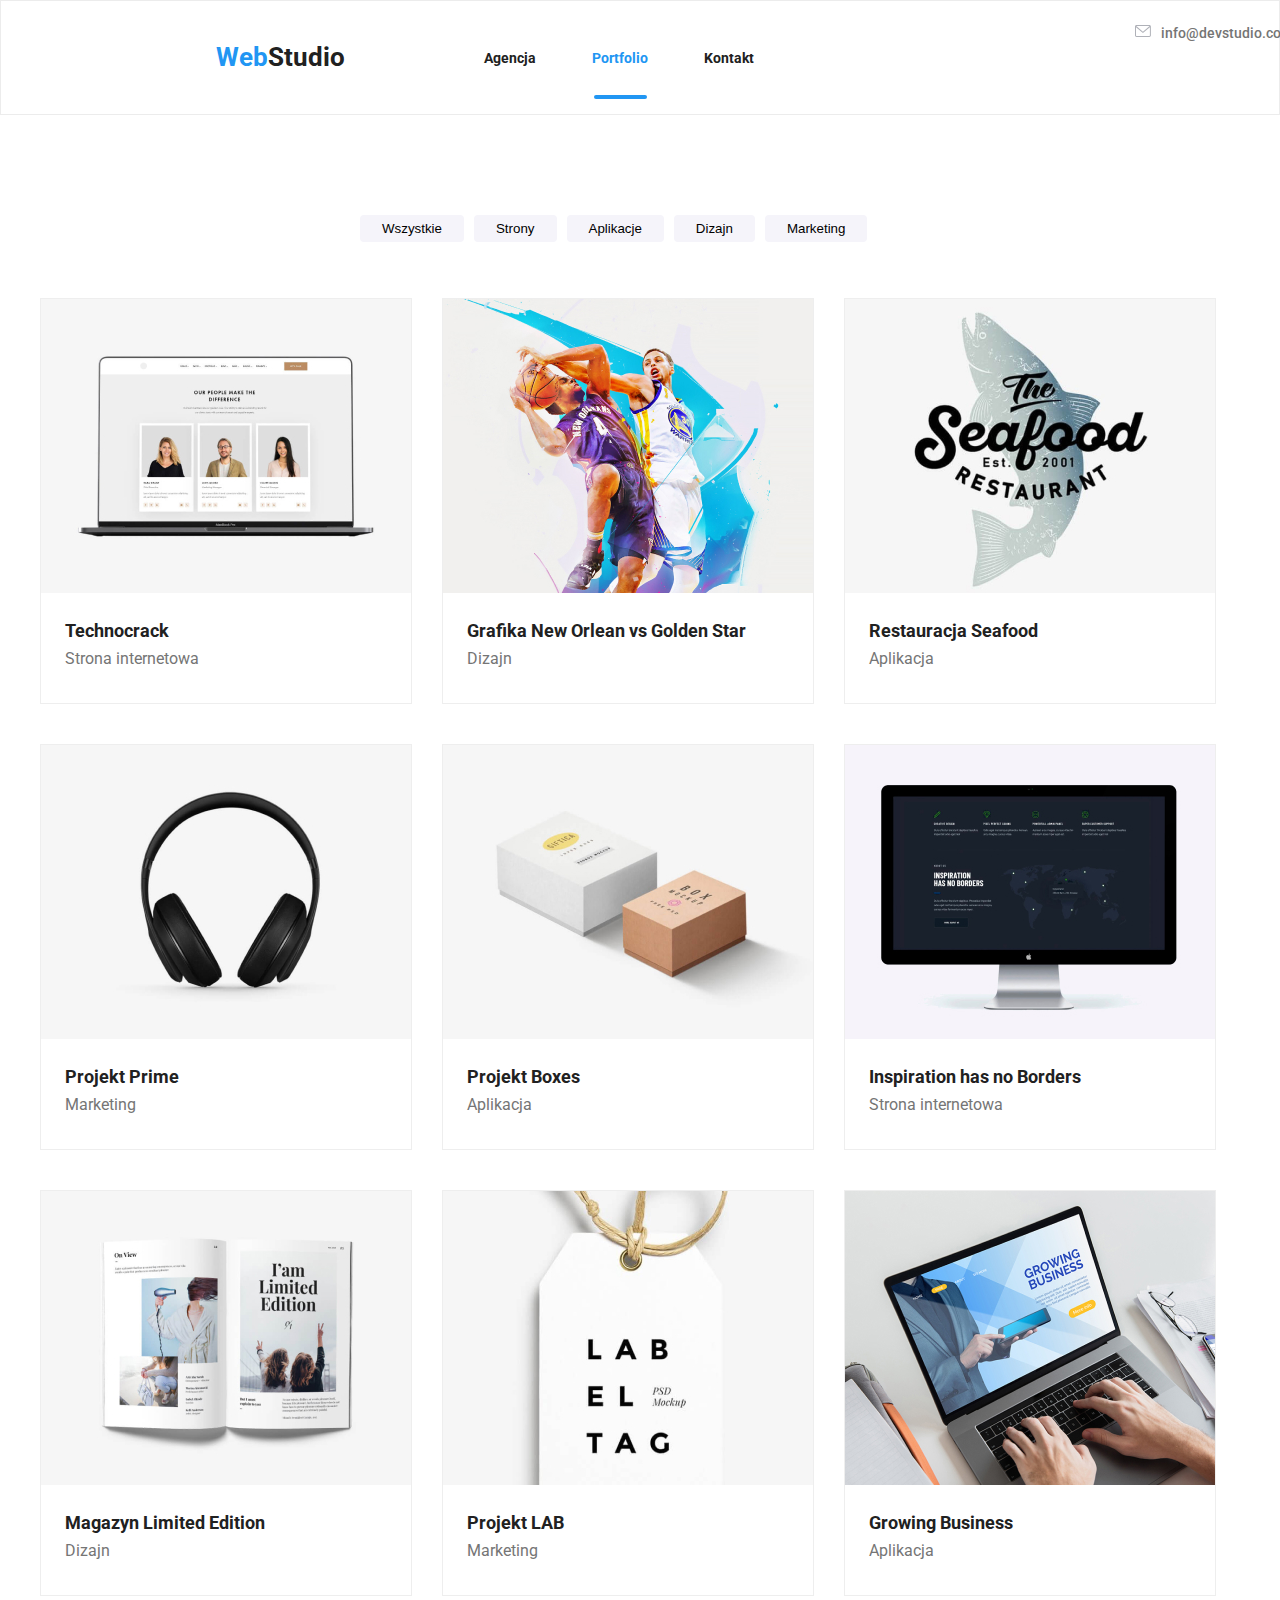
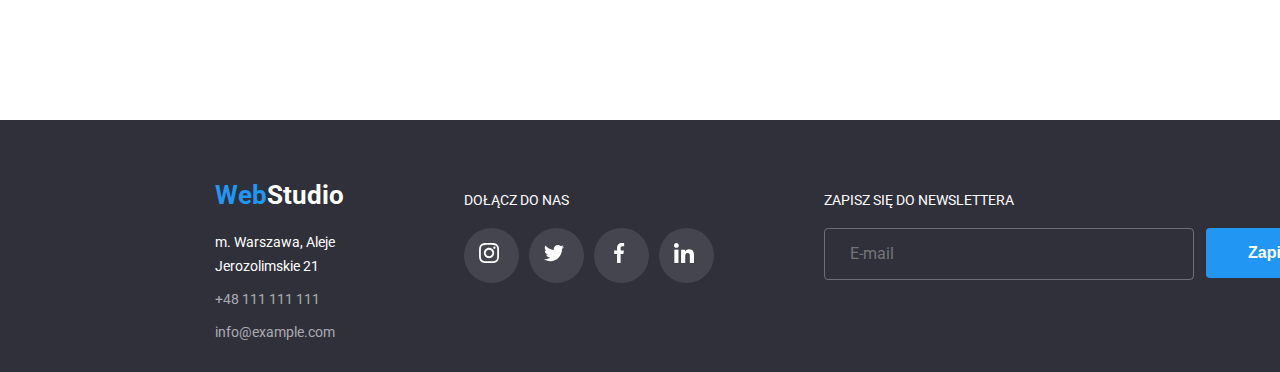
==== commit ef8df123: "add" ====
--- a/portfolio.html
+++ b/portfolio.html
@@ -251,14 +251,14 @@
               <p class="link">DOŁĄCZ DO NAS</p>
               <ul class="footer-icon">
                 <li class="footer-icon-item-portfolio">
-                  <svg   class="footer-icon" width="20"
+                  <svg   class="footer-icon-icon" width="20"
                   height="20">
                     <use href="./images/icons.svg#icon-instagram-2"></use>
                     </svg>
               </li>
               <li class="footer-icon-item-portfolio">
                 <svg  class="footer-icon" width="20"
-              height="16.25">
+              height="20">
                 <use href="./images/icons.svg#icon-twitter-1"></use>
                 </svg>
               </li>
@@ -269,7 +269,7 @@
                 </svg>
               </li>
               <li class="footer-icon-item-portfolio">
-                <svg class="icon"  width="18"
+                <svg class="icon"  width="20"
               height="20">
                 <use href="./images/icons.svg#icon-linkedin-1"></use>
                 </svg>
--- a/css/styles.css
+++ b/css/styles.css
@@ -88,6 +88,7 @@
 
 .contact {
   display: flex;
+  text-align: center;
   margin-left: 371px;
 }
 
@@ -404,6 +405,7 @@
 
 .footer-contact {
   font-size: 14px;
+  font-style: normal;
   line-height: 1.71;
   color: var(--secondary-color);
   list-style-type: none;
@@ -427,8 +429,8 @@
   height: 25px;
   background-color: #ffffff1a;
   border-radius: 50%;
-  padding: 12px;
   margin-right: 10px;
+  padding: 15px;
   cursor: pointer;
   transition-property: background-color;
   transition-duration: 250ms;
@@ -640,6 +642,7 @@
   cursor: pointer;
   border: 1px solid rgba(0, 0, 0, 0.1);
   background-color: #fff;
+  transition: 250ms cubic-bezier(0.4, 0, 0.2, 1);
 }
 .close-btn:hover {
   border-color: #2196f3;
@@ -670,7 +673,7 @@
 .input-container {
   display: inline-block;
 }
-.label-text {
+.label-name {
   padding-top: 12px;
   margin-left: 40px;
   font-size: 12px;
@@ -702,10 +705,10 @@
 .icon-modal {
   display: inline-block;
   position: absolute;
-  fill: #212121;
-  top: 50px;
-  width: 12px;
-  height: 12px;
+  margin-left: -435px;
+  margin-top: 40px;
+  width: 18px;
+  height: 18px;
 }
 .input-text {
   border: 1px solid rgba(33, 33, 33, 0.2);
@@ -714,6 +717,7 @@
   padding: 0.5em 2em 0.5em 2em;
   margin-top: 28px;
   transition: border-color 0.2s ease-in-out;
+  transition: 250ms cubic-bezier(0.4, 0, 0.2, 1);
 }
 
 .input-text:focus {
@@ -733,6 +737,7 @@
   margin-top: 28px;
   height: 120px;
   width: 448px;
+  transition: 250ms cubic-bezier(0.4, 0, 0.2, 1);
 }
 .form-input::placeholder-shown {
   color: #75757580;
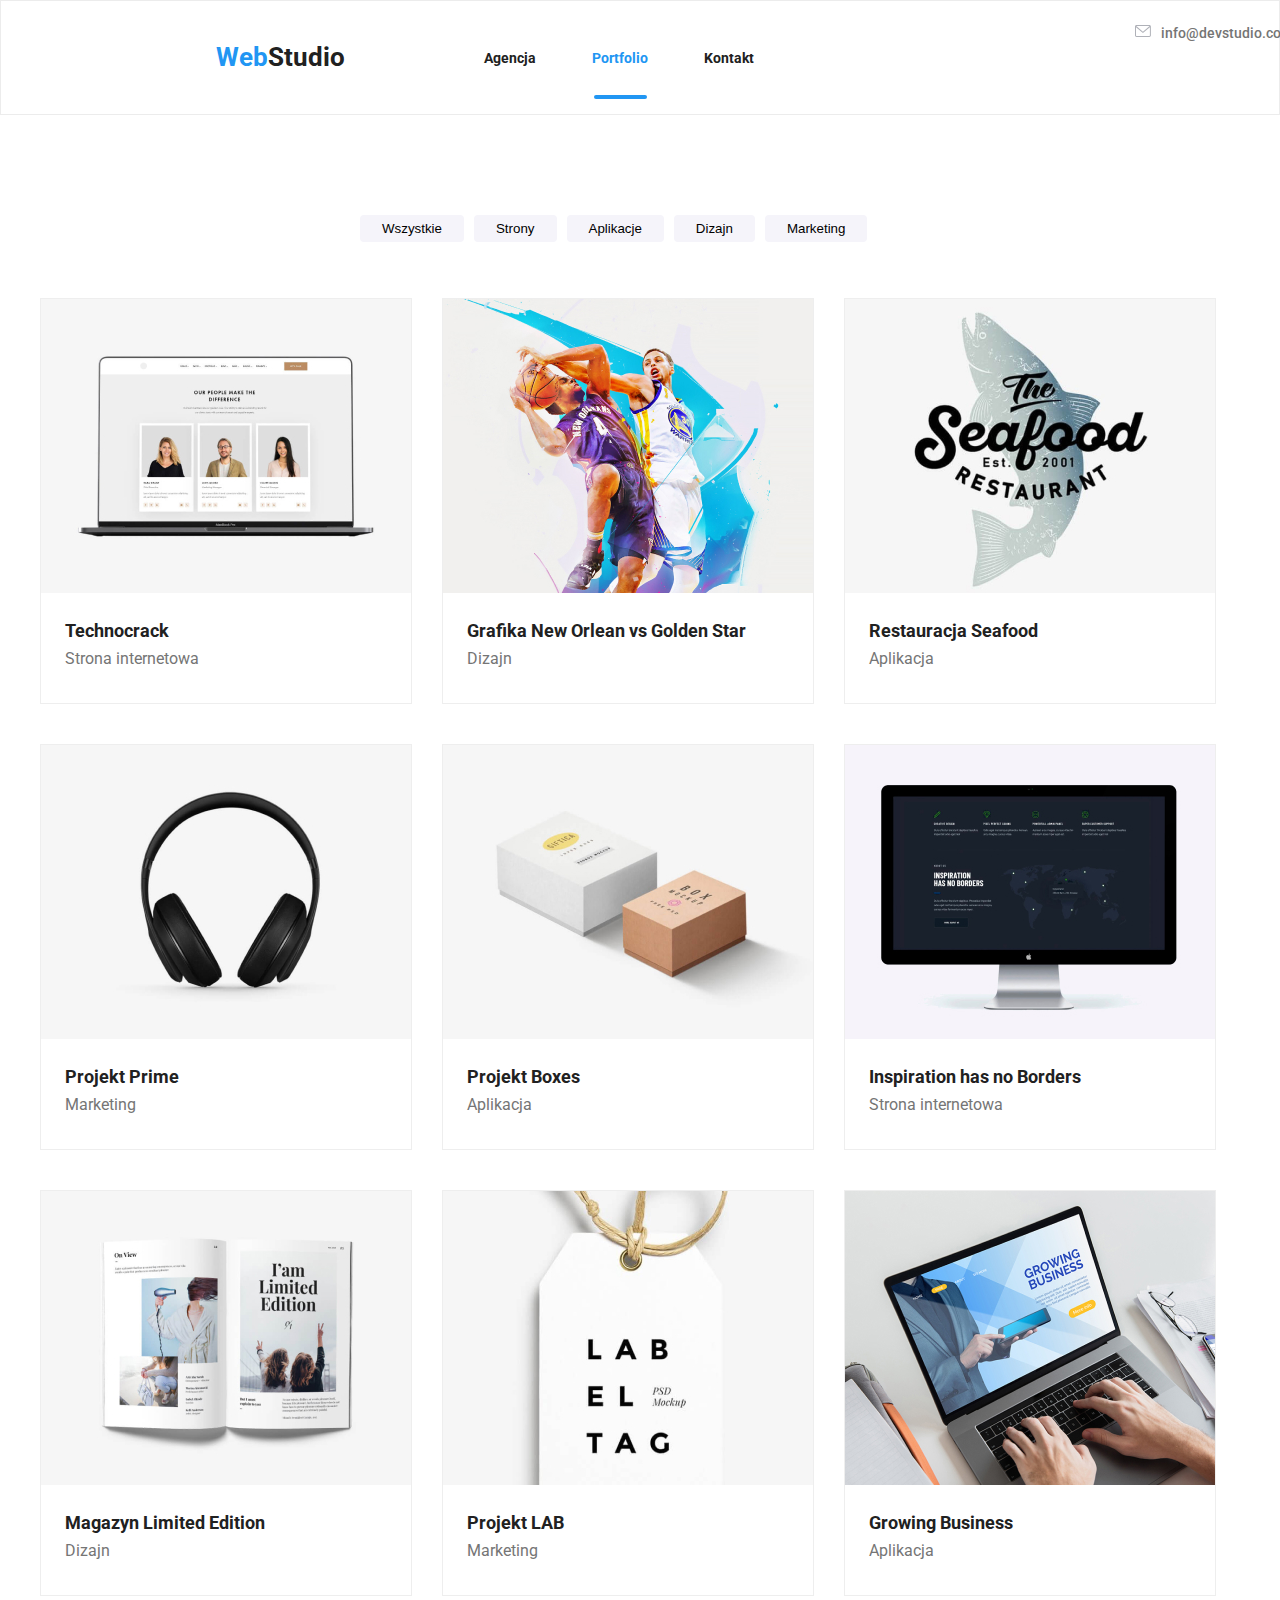
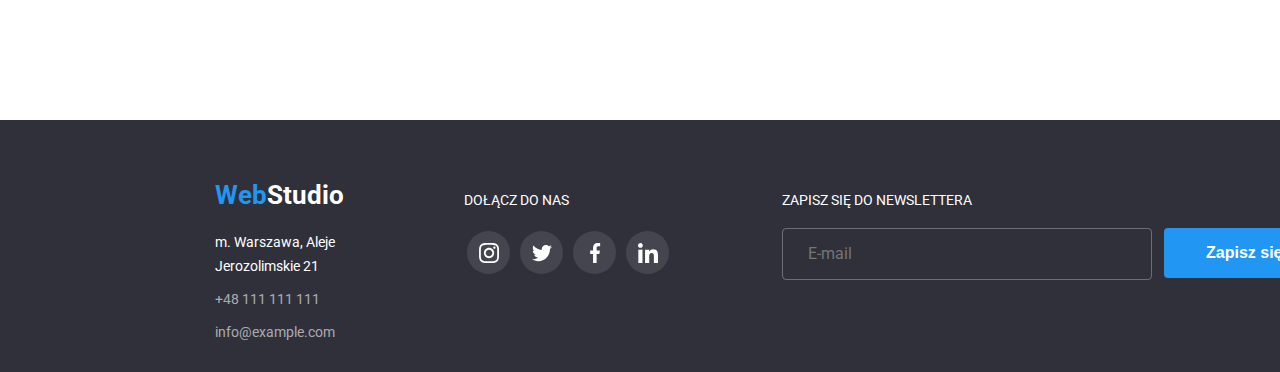
==== commit ac252ee3: "add" ====
--- a/portfolio.html
+++ b/portfolio.html
@@ -251,7 +251,7 @@
               <p class="link">DOŁĄCZ DO NAS</p>
               <ul class="footer-icon">
                 <li class="footer-icon-item-portfolio">
-                  <svg   class="footer-icon-icon" width="20"
+                  <svg   class="footer-icon" width="20"
                   height="20">
                     <use href="./images/icons.svg#icon-instagram-2"></use>
                     </svg>
@@ -269,7 +269,7 @@
                 </svg>
               </li>
               <li class="footer-icon-item-portfolio">
-                <svg class="icon"  width="20"
+                <svg class="footer-icon"  width="20"
               height="20">
                 <use href="./images/icons.svg#icon-linkedin-1"></use>
                 </svg>
--- a/css/styles.css
+++ b/css/styles.css
@@ -430,7 +430,7 @@
   background-color: #ffffff1a;
   border-radius: 50%;
   margin-right: 10px;
-  padding: 15px;
+  padding: 9px;
   cursor: pointer;
   transition-property: background-color;
   transition-duration: 250ms;
@@ -447,6 +447,7 @@
 .footer-icon {
   fill: #ffffffff;
   display: flex;
+  padding: 3px;
 }
 .footer-icon-icon:focus {
   fill: #2196f3;
